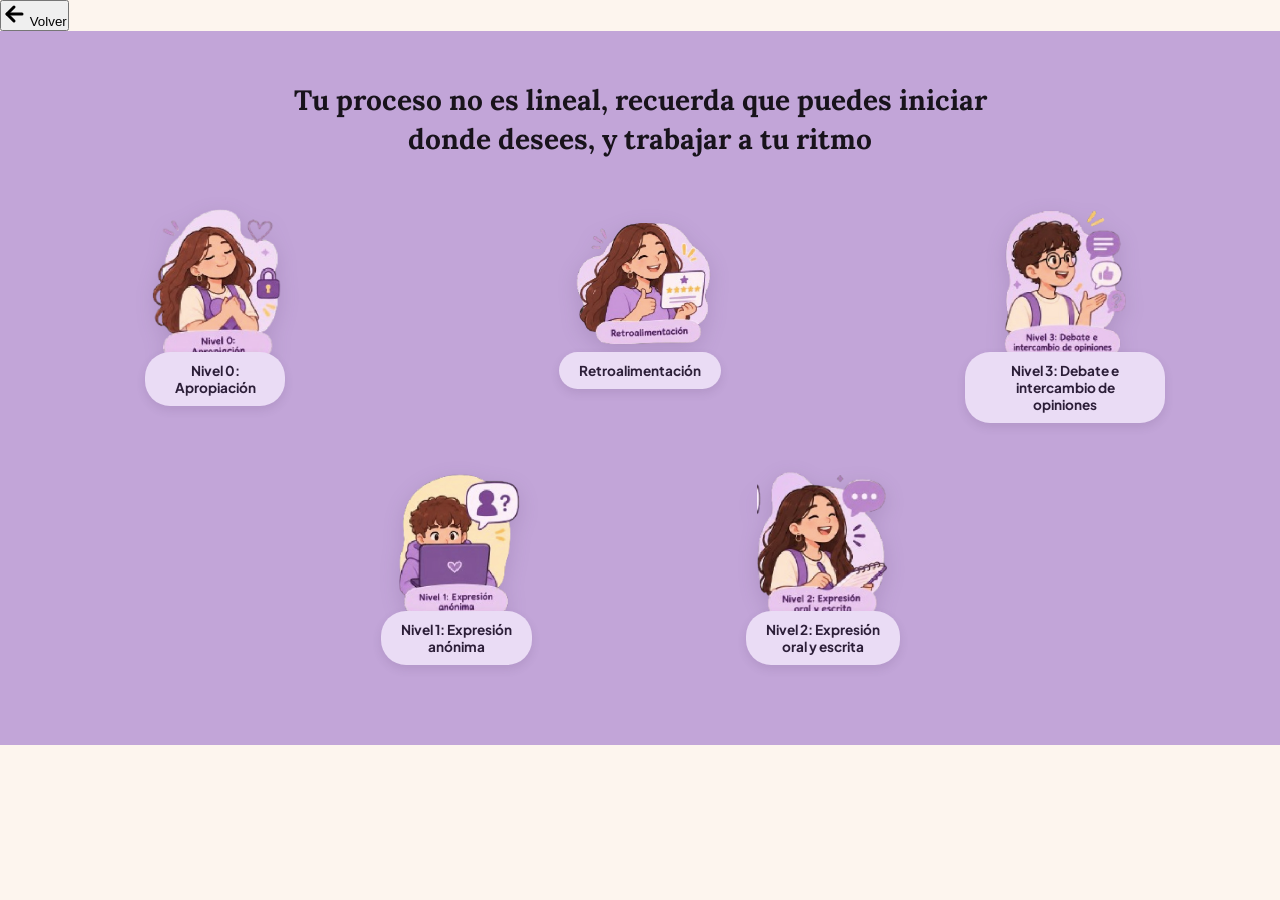
==== menu.html @ 6a776b37 "nivel 0 y menu" ====
<html>
<head>
    <meta charset="UTF-8">
    <meta name="viewport" content="width=device-width, initial-scale=1.0">
    <title>Entre voces - Menú</title>
    <link rel="preconnect" href="https://fonts.googleapis.com">
    <link rel="preconnect" href="https://fonts.gstatic.com" crossorigin>
    <link href="https://fonts.googleapis.com/css2?family=Lora:wght@600;700&family=Plus+Jakarta+Sans:wght@400;600;700&display=swap" rel="stylesheet">
    <link rel="stylesheet" href="assets/css/menu.css">
</head>
<body>

    <!-- Botón volver -->
    <button id="btn-atras" class="btn-volver" aria-label="Volver al menú">
        <svg width="24" height="24" viewBox="0 0 24 24" fill="none" stroke="currentColor" stroke-width="3" stroke-linecap="round" stroke-linejoin="round" aria-hidden="true">
            <line x1="20" y1="12" x2="5" y2="12"></line>
            <polyline points="12 19 5 12 12 5"></polyline>
        </svg>
        <span>Volver</span>
    </button>

    <!-- SECCIÓN INFERIOR (MAPA DE NIVELES / NODOS) -->

    <main class="levels-section" id="seccion-niveles">
        <div class="container">
            <h2 class="levels-heading">
                Tu proceso no es lineal, recuerda que puedes iniciar<br>
                donde desees, y trabajar a tu ritmo
            </h2>

            <!-- Cuadrícula desfasada como en el diseño -->
            <div class="nodes-grid">
                
                <!-- FILA 1 (4 elementos) -->
                <div class="nodes-row row-top">
                    <!-- Nodo 1 -->
                    <div class="node-card" id="nivel_0" data-titulo="Nivel 0: Apropiación" data-desc="Reconoce tu propia voz y pierde el miedo inicial en un espacio seguro.">
                        <img src="assets/img/boton_0.png" alt="Nivel 0: Apropiación">
                        <span class="node-pill">Nivel 0:<br>Apropiación</span>
                    </div>

                    <!-- Nodo 2 -->
                    <div class="node-card" data-titulo="Retroalimentación" data-desc="Recibe y brinda comentarios constructivos para crecer en comunidad.">
                        <img src="assets/img/boton_retroalimentacion.png" alt="Retroalimentación">
                        <span class="node-pill">Retroalimentación</span>
                    </div>

                    <!-- Nodo 3 -->
                    <div class="node-card" data-titulo="Nivel 3: Debate e intercambio de opiniones" data-desc="Participa en conversaciones activas defendiendo tus ideas con empatía.">
                        <img src="assets/img/boton_3.png" alt="Nivel 3: Debate e intercambio de opiniones">
                        <span class="node-pill">Nivel 3: Debate e<br>intercambio de opiniones</span>
                    </div>

                </div>

                <!-- FILA 2 (3 elementos centrados) -->
                <div class="nodes-row row-bottom">
                    <!-- Nodo 5 -->
                    <div class="node-card" data-titulo="Nivel 1: Expresión anónima" data-desc="Comparte tus pensamientos libremente sin mostrar tu identidad.">
                        <img src="assets/img/boton_1.png" alt="Nivel 1: Expresión anónima">
                        <span class="node-pill">Nivel 1: Expresión<br>anónima</span>
                    </div>

                    <!-- Nodo 6 -->
                    <div class="node-card" data-titulo="Nivel 2: Expresión oral y escrita" data-desc="Estructura tus argumentos mediante textos cortos y notas de voz.">
                        <img src="assets/img/boton_2.png" alt="Nivel 2: Expresión oral y escrita">
                        <span class="node-pill">Nivel 2: Expresión<br>oral y escrita</span>
                    </div>

                </div>

            </div>
        </div>
    </main>

    <!-- Enlace a tu JavaScript -->
    <script src="assets/js/menu.js"></script>
</body>
</html>
---- assets/css/menu.css ----
/* VARIABLES DE COLOR */
:root {
    --bg-cream: #fdf5ee;
    --bg-lilac: #c2a5d8;
    --lilac-dark: #9b7bb5;
    --lilac-pill: #eadcf5;
    --yellow-btn: #ffe48f;
    --yellow-hover: #ffd866;
    --text-dark: #1e1822;
    --font-serif: 'Lora', Georgia, serif;
    --font-sans: 'Plus Jakarta Sans', sans-serif;
}

* {
    margin: 0;
    padding: 0;
    box-sizing: border-box;
}

body {
    font-family: var(--font-sans);
    color: var(--text-dark);
    background-color: var(--bg-cream);
    overflow-x: hidden;
}

/* Botón (lo usa el modal) */
.btn-primary {
    background-color: var(--yellow-btn);
    color: #1a151d;
    font-family: var(--font-sans);
    font-weight: 700;
    font-size: 1rem;
    letter-spacing: 0.5px;
    padding: 14px 48px;
    border: none;
    border-radius: 50px;
    cursor: pointer;
    box-shadow: 0 4px 12px rgba(0, 0, 0, 0.06);
    transition: transform 0.2s ease, background-color 0.2s ease;
}

.btn-primary:hover {
    background-color: var(--yellow-hover);
    transform: translateY(-2px);
}

/* ================= BOTÓN ATRÁS ================= */
.btn-atras {
    position: absolute;
    top: 38px;
    left: 30px;
    z-index: 5;
    display: inline-flex;
    align-items: center;
    gap: 8px;
    padding: 10px 22px;
    background-color: var(--lilac-box);
    color: var(--purple-dark);
    font-family: var(--font-title);
    font-size: 1.05rem;
    border: 3px solid var(--lilac-border);
    border-radius: 24px;
    box-shadow: 0 4px 10px rgba(74, 49, 94, 0.18);
    cursor: pointer;
    transition: transform 0.2s ease, background-color 0.2s ease;
}

.btn-atras:hover {
    background-color: var(--yellow-hover);
    transform: translateX(-3px);
}

/* ================= SECCIÓN NIVELES ================= */
.levels-section {
    background-color: var(--bg-lilac);
    padding: 50px 20px 80px 20px;
    text-align: center;
}

.container {
    max-width: 1050px;
    margin: 0 auto;
}

.levels-heading {
    font-family: var(--font-serif);
    font-size: clamp(1.3rem, 2.5vw, 1.75rem);
    font-weight: 700;
    line-height: 1.4;
    margin-bottom: 50px;
    color: #18131b;
}

.nodes-grid {
    display: flex;
    flex-direction: column;
    gap: 45px;
}

.nodes-row {
    display: flex;
    justify-content: center;
    flex-wrap: wrap;
    gap: 40px;
}

.row-top {
    justify-content: space-between;
}

.row-bottom {
    justify-content: space-evenly;
    max-width: 820px;
    margin: 0 auto;
    width: 100%;
}

.node-card {
    display: flex;
    flex-direction: column;
    align-items: center;
    width: 200px;
    cursor: pointer;
    transition: transform 0.25s ease;
}

.node-card:hover {
    transform: translateY(-8px);
}

.node-card img {
    width: 155px;
    height: 155px;
    object-fit: contain;
    margin-bottom: -12px;
    z-index: 2;
    filter: drop-shadow(0 6px 10px rgba(65, 41, 84, 0.15));
}

.node-pill {
    background-color: var(--lilac-pill);
    color: #2c1e38;
    font-weight: 700;
    font-size: 0.85rem;
    line-height: 1.25;
    padding: 10px 20px;
    border-radius: 25px;
    box-shadow: 0 4px 10px rgba(74, 49, 94, 0.12);
    z-index: 3;
    min-width: 140px;
}

/* ================= MODAL INTERACTIVO ================= */
.modal {
    position: fixed;
    inset: 0;
    background: rgba(24, 19, 27, 0.6);
    display: flex;
    justify-content: center;
    align-items: center;
    z-index: 100;
    padding: 20px;
}

.modal.hidden {
    display: none;
}

.modal-content {
    background: var(--bg-cream);
    padding: 35px 30px;
    border-radius: 24px;
    max-width: 420px;
    width: 100%;
    text-align: center;
    position: relative;
    box-shadow: 0 15px 35px rgba(0, 0, 0, 0.2);
}

.modal-content h3 {
    font-family: var(--font-serif);
    font-size: 1.5rem;
    margin-bottom: 12px;
}

.modal-content p {
    font-size: 1rem;
    line-height: 1.5;
    margin-bottom: 24px;
    color: #4a3f52;
}

.close-btn {
    position: absolute;
    top: 15px;
    right: 20px;
    font-size: 1.8rem;
    cursor: pointer;
    color: #6b5b78;
}

/* Responsivo para celulares */
@media (max-width: 850px) {
    .row-top, .row-bottom {
        justify-content: center;
        gap: 30px;
    }
}
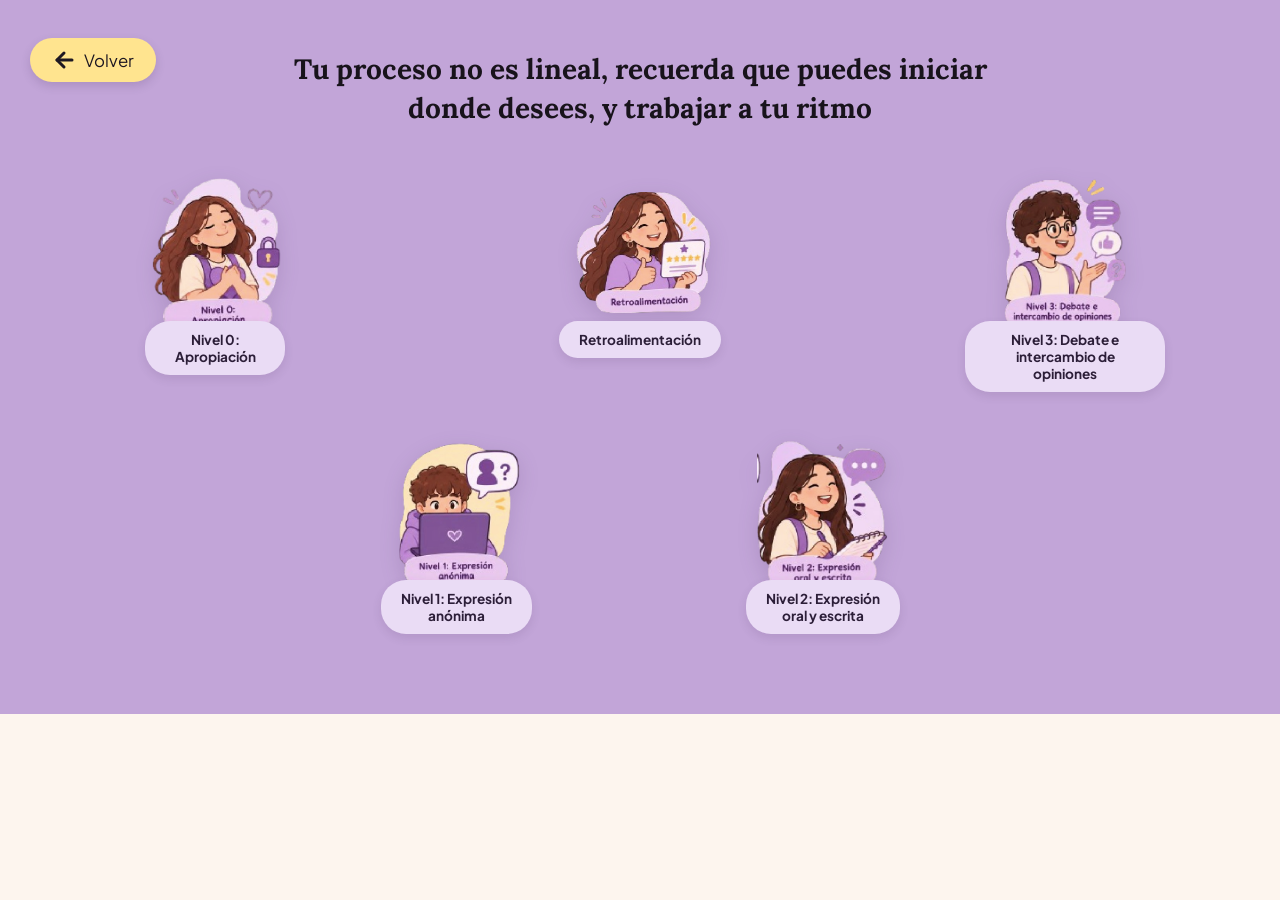
==== commit 6d1f29a1: "Completo" ====
--- a/menu.html
+++ b/menu.html
@@ -9,7 +9,6 @@
     <link rel="stylesheet" href="assets/css/menu.css">
 </head>
 <body>
-
     <!-- Botón volver -->
     <button id="btn-atras" class="btn-volver" aria-label="Volver al menú">
         <svg width="24" height="24" viewBox="0 0 24 24" fill="none" stroke="currentColor" stroke-width="3" stroke-linecap="round" stroke-linejoin="round" aria-hidden="true">
@@ -40,13 +39,13 @@
                     </div>
 
                     <!-- Nodo 2 -->
-                    <div class="node-card" data-titulo="Retroalimentación" data-desc="Recibe y brinda comentarios constructivos para crecer en comunidad.">
+                    <div class="node-card" id="retroalimentacion" data-titulo="Retroalimentación" data-desc="Recibe y brinda comentarios constructivos para crecer en comunidad.">
                         <img src="assets/img/boton_retroalimentacion.png" alt="Retroalimentación">
                         <span class="node-pill">Retroalimentación</span>
                     </div>
 
                     <!-- Nodo 3 -->
-                    <div class="node-card" data-titulo="Nivel 3: Debate e intercambio de opiniones" data-desc="Participa en conversaciones activas defendiendo tus ideas con empatía.">
+                    <div class="node-card" id="nivel_3" data-titulo="Nivel 3: Debate e intercambio de opiniones" data-desc="Participa en conversaciones activas defendiendo tus ideas con empatía.">
                         <img src="assets/img/boton_3.png" alt="Nivel 3: Debate e intercambio de opiniones">
                         <span class="node-pill">Nivel 3: Debate e<br>intercambio de opiniones</span>
                     </div>
@@ -56,13 +55,13 @@
                 <!-- FILA 2 (3 elementos centrados) -->
                 <div class="nodes-row row-bottom">
                     <!-- Nodo 5 -->
-                    <div class="node-card" data-titulo="Nivel 1: Expresión anónima" data-desc="Comparte tus pensamientos libremente sin mostrar tu identidad.">
+                    <div class="node-card" id="nivel_1" data-titulo="Nivel 1: Expresión anónima" data-desc="Comparte tus pensamientos libremente sin mostrar tu identidad.">
                         <img src="assets/img/boton_1.png" alt="Nivel 1: Expresión anónima">
                         <span class="node-pill">Nivel 1: Expresión<br>anónima</span>
                     </div>
 
                     <!-- Nodo 6 -->
-                    <div class="node-card" data-titulo="Nivel 2: Expresión oral y escrita" data-desc="Estructura tus argumentos mediante textos cortos y notas de voz.">
+                    <div class="node-card" id="nivel_2" data-titulo="Nivel 2: Expresión oral y escrita" data-desc="Estructura tus argumentos mediante textos cortos y notas de voz.">
                         <img src="assets/img/boton_2.png" alt="Nivel 2: Expresión oral y escrita">
                         <span class="node-pill">Nivel 2: Expresión<br>oral y escrita</span>
                     </div>
--- a/assets/css/menu.css
+++ b/assets/css/menu.css
@@ -24,7 +24,6 @@
     overflow-x: hidden;
 }
 
-/* Botón (lo usa el modal) */
 .btn-primary {
     background-color: var(--yellow-btn);
     color: #1a151d;
@@ -45,8 +44,7 @@
     transform: translateY(-2px);
 }
 
-/* ================= BOTÓN ATRÁS ================= */
-.btn-atras {
+.btn-volver {
     position: absolute;
     top: 38px;
     left: 30px;
@@ -55,7 +53,7 @@
     align-items: center;
     gap: 8px;
     padding: 10px 22px;
-    background-color: var(--lilac-box);
+    background-color: var(--yellow-btn);
     color: var(--purple-dark);
     font-family: var(--font-title);
     font-size: 1.05rem;
@@ -71,7 +69,6 @@
     transform: translateX(-3px);
 }
 
-/* ================= SECCIÓN NIVELES ================= */
 .levels-section {
     background-color: var(--bg-lilac);
     padding: 50px 20px 80px 20px;
@@ -151,7 +148,6 @@
     min-width: 140px;
 }
 
-/* ================= MODAL INTERACTIVO ================= */
 .modal {
     position: fixed;
     inset: 0;
@@ -206,4 +202,18 @@
         justify-content: center;
         gap: 30px;
     }
-}+}
+
+.video-link {
+    display: inline-block;
+    margin-top: 18px;
+    padding: 12px 28px;
+    background-color: var(--yellow);
+    color: var(--text-dark);
+    font-family: var(--font-title);
+    font-size: 1.05rem;
+    text-decoration: none;
+    border-radius: 50px;
+    box-shadow: 0 4px 12px rgba(0, 0, 0, 0.1);
+    transition: transform 0.2s ease, background-color 0.2s ease;
+}
